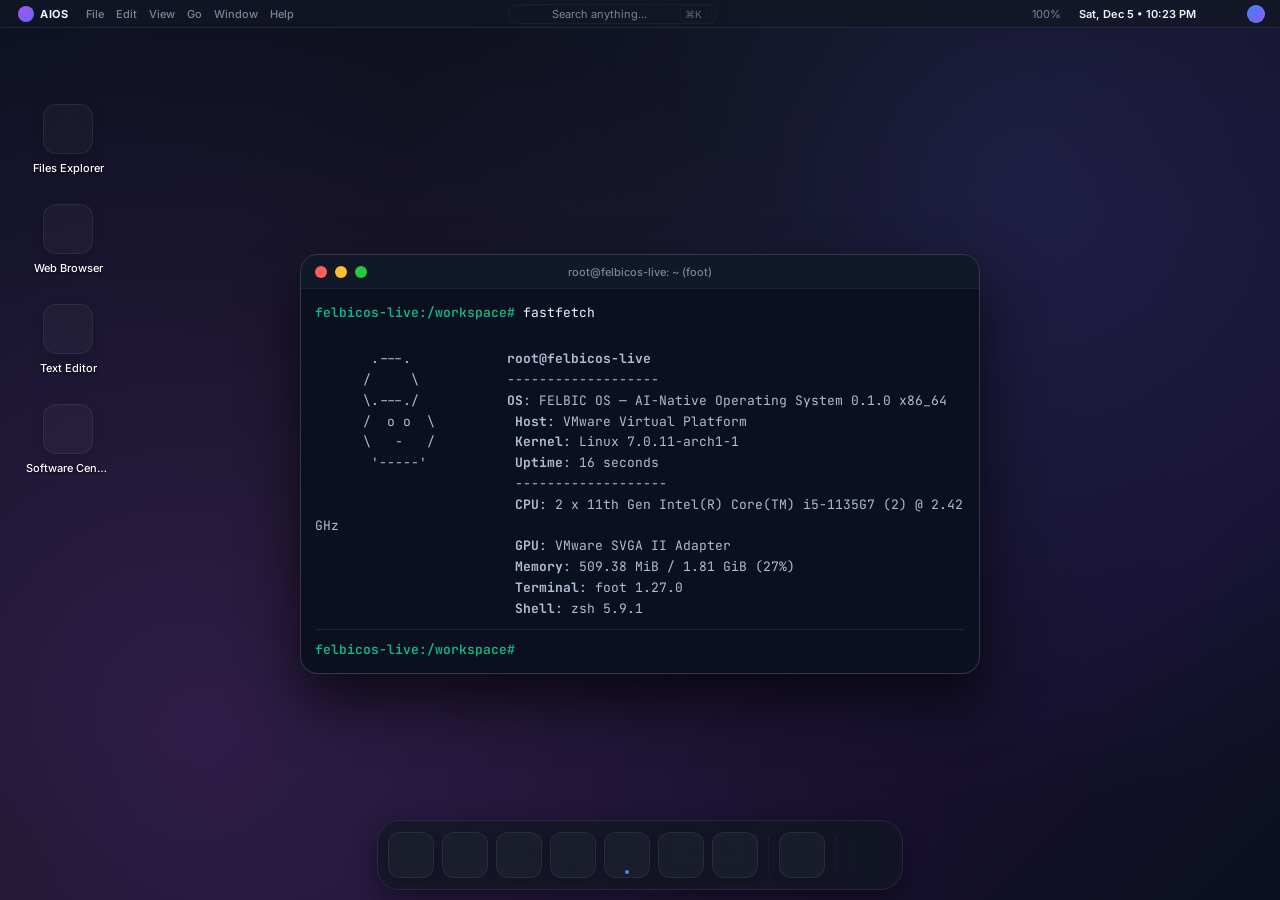
==== desktop-shell/index.html @ bcdb5439 "feat: initial commit of AIoS codebase with premium UI/UX overhaul" ====
<!DOCTYPE html>
<html lang="en">
<head>
    <meta charset="UTF-8">
    <meta name="viewport" content="width=device-width, initial-scale=1.0">
    <title>AIOS — Desktop Shell</title>
    <link rel="preconnect" href="https://fonts.googleapis.com">
    <link rel="preconnect" href="https://fonts.gstatic.com" crossorigin>
    <link href="https://fonts.googleapis.com/css2?family=Inter:wght@300;400;500;600;700&family=JetBrains+Mono:wght@400;500;700&display=swap" rel="stylesheet">
    <link rel="stylesheet" href="https://cdn.hugeicons.com/font/hgi-stroke-rounded.css">
    <link rel="stylesheet" href="./css/style.css">
    <link rel="icon" href="data:,">
</head>
<body>

    <!-- Wallpaper background layer (always behind everything) -->
    <div class="wallpaper-bg" id="wallpaper-bg"></div>

    <!-- Dynamic Components Containers -->
    <div id="topbar-container"></div>
    <div id="control-center-container"></div>
    <div id="spotlight-container"></div>
    <div id="dock-container"></div>

    <!-- ── WORKSPACE ── -->
    <main class="workspace" id="windows-container">
        <!-- Windows will be loaded here -->
    </main>

    <!-- ── FULLSCREEN APP DRAWER (Rebranded Launchpad) ── -->
    <div class="launchpad-overlay" id="launchpad-overlay">
        <div class="launchpad-search-container">
            <input type="text" id="launchpad-search" placeholder="Search Applications" autocomplete="off">
        </div>
        
        <div class="launchpad-grid" id="launchpad-apps-grid">
            <!-- Dynamic Grid Items -->
        </div>

        <div class="launchpad-pagination">
            <span class="pagination-dot active"></span>
            <span class="pagination-dot"></span>
        </div>
    </div>

    <!-- ── DESKTOP EXTRA UTILITIES & OVERLAYS ── -->
    <!-- Snap Preview Ghost Window -->
    <div class="snap-preview" id="snap-preview"></div>

    <!-- Desktop Grid of Icons -->
    <div class="desktop-icon-grid" id="desktop-icon-grid"></div>

    <!-- Right-click Glassmorphic Context Menu -->
    <div class="desktop-context-menu" id="desktop-context-menu"></div>

    <!-- Slide-in Toast Notifications Container -->
    <div class="notifications-container" id="notifications-container"></div>

    <!-- Virtual Desktop / Workspace Switcher Overlay -->
    <div class="workspace-switcher-overlay" id="workspace-switcher-overlay"></div>

    <!-- Selection marquee lasso -->
    <div class="selection-lasso" id="selection-lasso"></div>

    <!-- JS Core Loader -->
    <script type="module" src="./js/app.js"></script>
</body>
</html>
---- desktop-shell/css/style.css ----
/* AIOS — Main Stylesheet Entry Point */

@import url("./modules/base.css");
@import url("./modules/topbar.css");
@import url("./modules/dock.css");
@import url("./modules/control-center.css");
@import url("./modules/spotlight.css");
@import url("./modules/desktop.css");
@import url("./modules/windows.css");
@import url("./modules/apps.css");
@import url("./modules/launchpad.css");
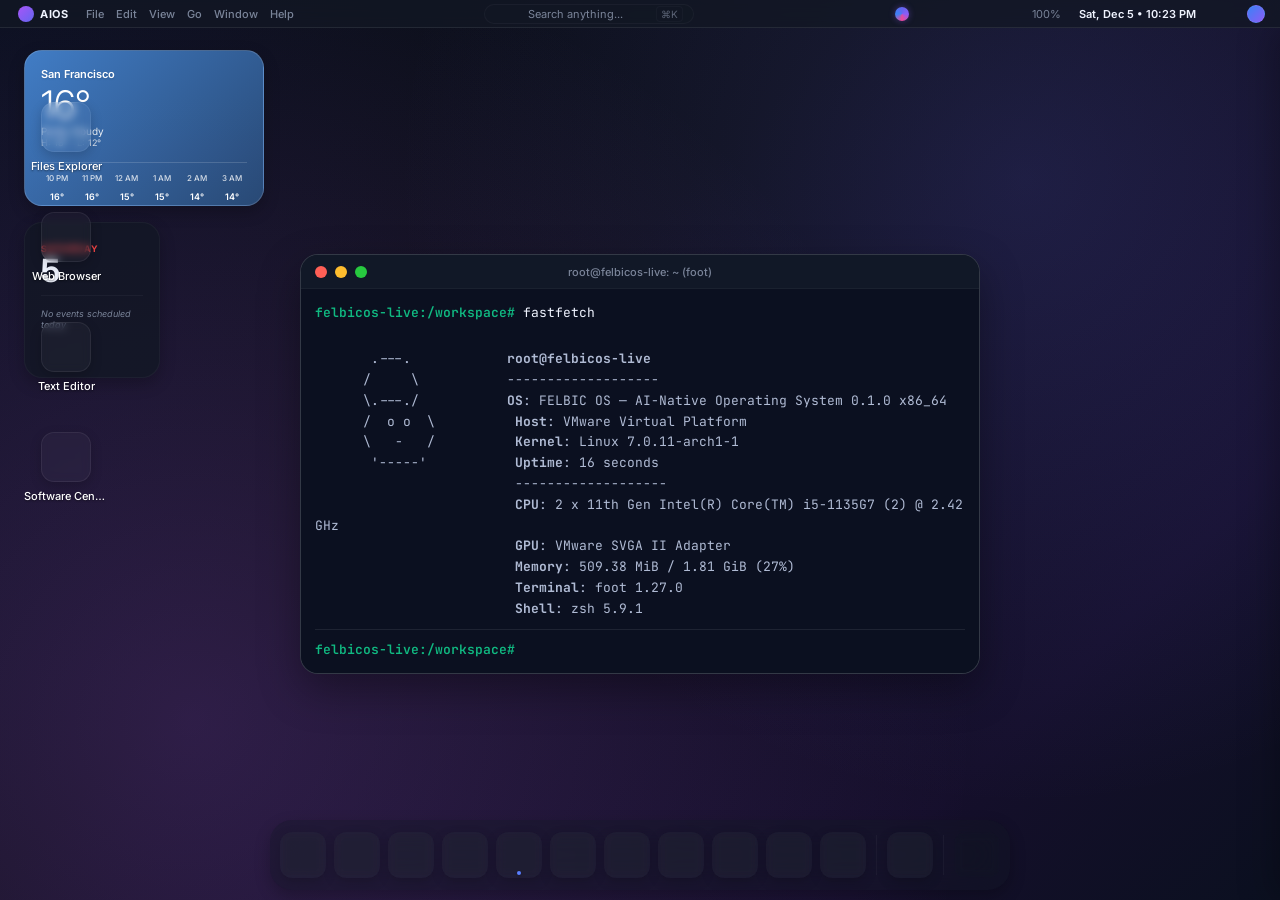
==== commit 66b121ee: "feat(desktop-shell): implement macOS-style Notification Center drawer and Desktop Widgets" ====
--- a/desktop-shell/index.html
+++ b/desktop-shell/index.html
@@ -16,11 +16,15 @@
     <!-- Wallpaper background layer (always behind everything) -->
     <div class="wallpaper-bg" id="wallpaper-bg"></div>
 
+    <!-- Desktop Widgets Container (behind windows, above wallpaper) -->
+    <div class="desktop-widgets-container" id="desktop-widgets-container"></div>
+
     <!-- Dynamic Components Containers -->
     <div id="topbar-container"></div>
     <div id="control-center-container"></div>
     <div id="spotlight-container"></div>
     <div id="dock-container"></div>
+    <div id="notification-center-container"></div>
 
     <!-- ── WORKSPACE ── -->
     <main class="workspace" id="windows-container">
--- a/desktop-shell/css/style.css
+++ b/desktop-shell/css/style.css
@@ -9,3 +9,10 @@
 @import url("./modules/windows.css");
 @import url("./modules/apps.css");
 @import url("./modules/launchpad.css");
+@import url("./modules/dialog.css");
+@import url("./modules/ai-assistant.css");
+@import url("./modules/calculator.css");
+@import url("./modules/calendar.css");
+@import url("./modules/notes.css");
+@import url("./modules/clock-app.css");
+@import url("./modules/notification-center.css");
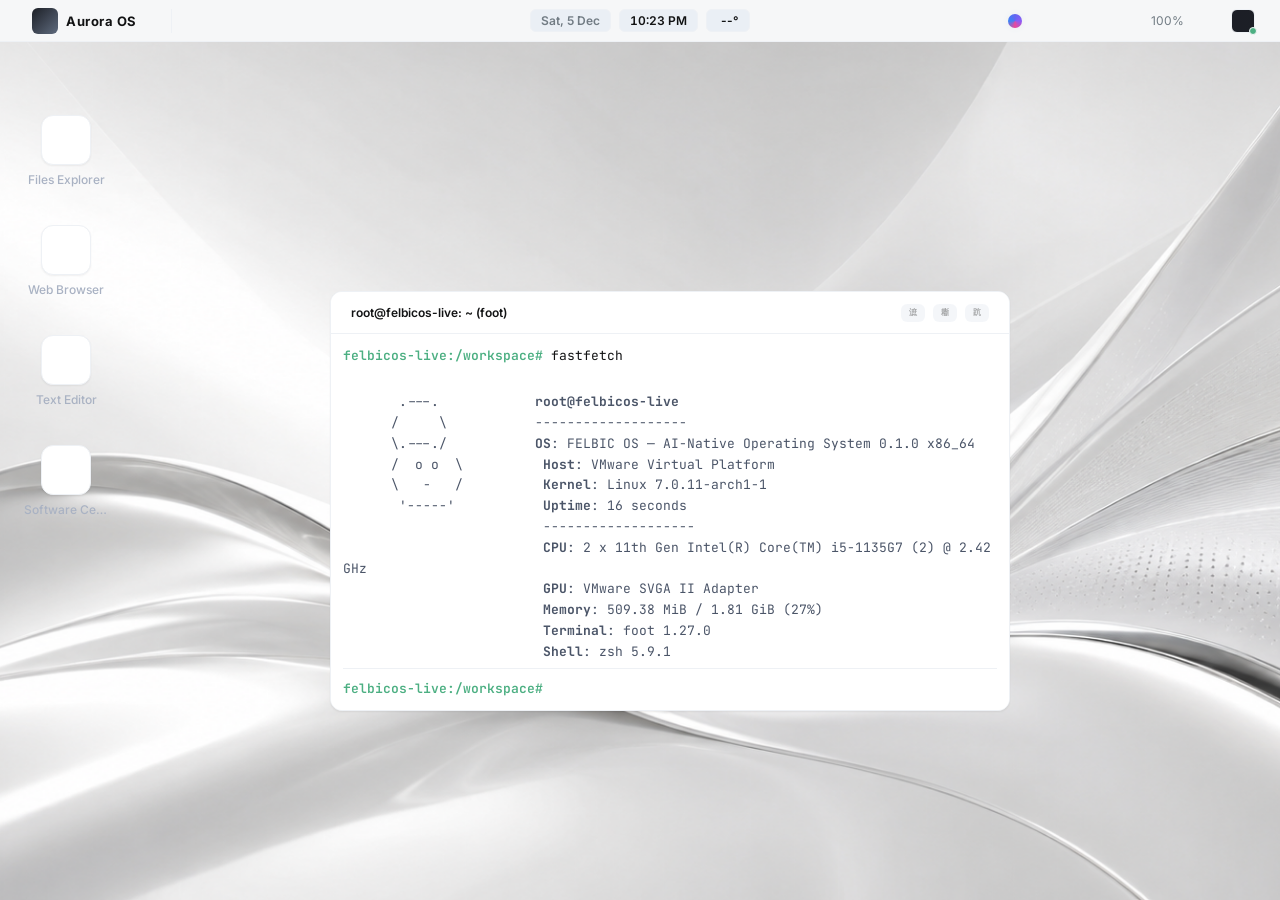
==== commit 8df7cdca: "feat(desktop-shell): implement Aurora UI refinements, new apps (audit, mail, tasks), and unified sty" ====
--- a/desktop-shell/index.html
+++ b/desktop-shell/index.html
@@ -25,6 +25,7 @@
     <div id="spotlight-container"></div>
     <div id="dock-container"></div>
     <div id="notification-center-container"></div>
+    <div id="audit-log-container"></div>
 
     <!-- ── WORKSPACE ── -->
     <main class="workspace" id="windows-container">
--- a/desktop-shell/css/style.css
+++ b/desktop-shell/css/style.css
@@ -7,6 +7,7 @@
 @import url("./modules/spotlight.css");
 @import url("./modules/desktop.css");
 @import url("./modules/windows.css");
+@import url("./modules/settings.css");
 @import url("./modules/apps.css");
 @import url("./modules/launchpad.css");
 @import url("./modules/dialog.css");
@@ -16,3 +17,7 @@
 @import url("./modules/notes.css");
 @import url("./modules/clock-app.css");
 @import url("./modules/notification-center.css");
+@import url("./modules/audit-log.css");
+@import url("./modules/mail-app.css");
+@import url("./modules/tasks-app.css");
+@import url("./modules/media-app.css");
